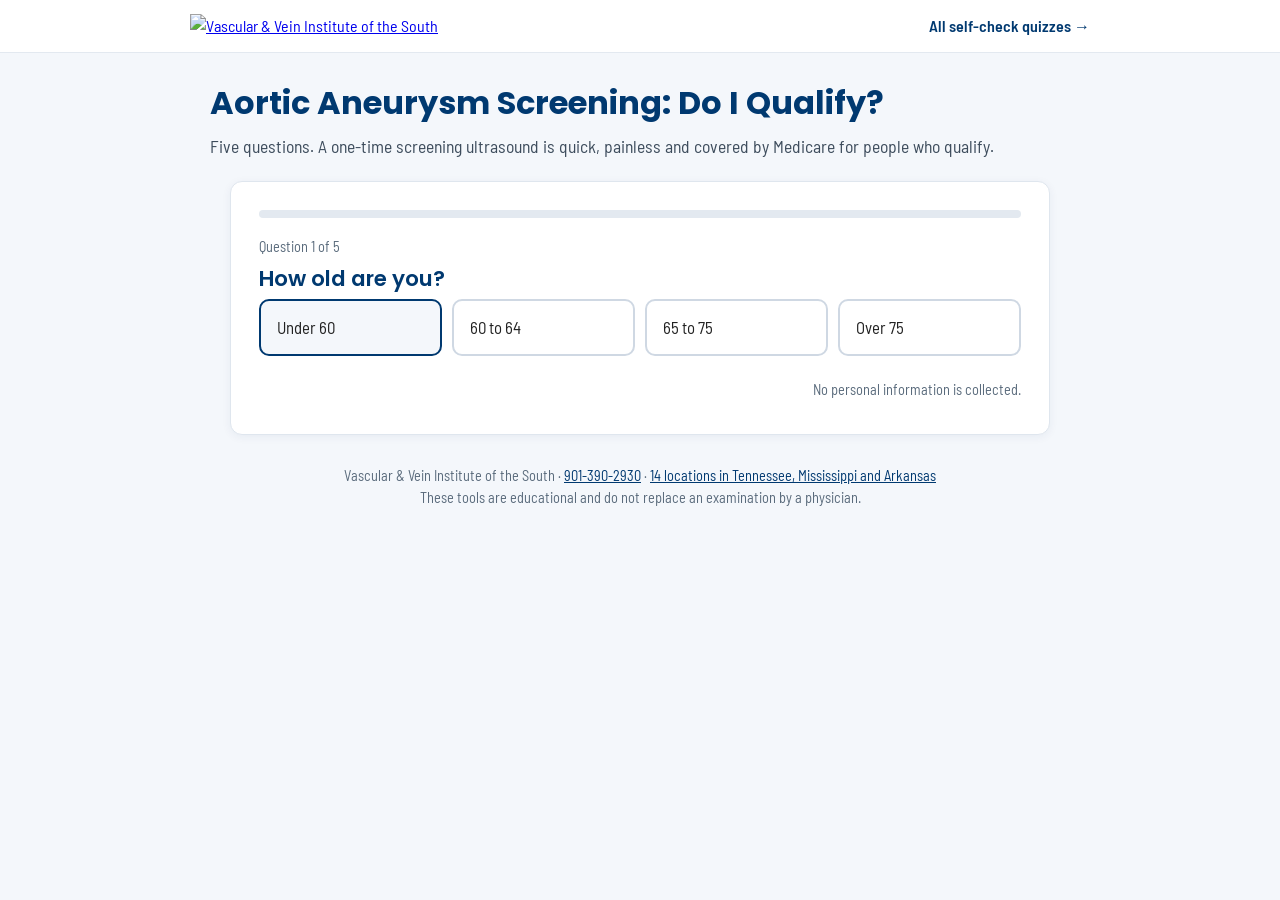
==== aaa/index.html @ 0b337141 "Single generator (build.py) for all six quizzes; AAA branches follow USPSTF/SVS/Medicare; hub page C" ====
<!doctype html>
<html lang="en">
<head>
<meta charset="utf-8"><meta name="viewport" content="width=device-width, initial-scale=1">
<title>Aortic Aneurysm Screening: Do I Qualify? — Vascular &amp; Vein Institute of the South</title>
<meta name="description" content="Five-question check on whether you meet the recommendation for a one-time abdominal aortic aneurysm (AAA) screening ultrasound. Instant result, no personal information collected.">
<link rel="preconnect" href="https://fonts.googleapis.com"><link rel="preconnect" href="https://fonts.gstatic.com" crossorigin>
<link href="https://fonts.googleapis.com/css2?family=Poppins:wght@500;600;700&family=Barlow+Semi+Condensed:wght@400;500;600&display=swap" rel="stylesheet">
<link rel="stylesheet" href="../assets/quiz.css">
</head>
<body>
<header><div class="wrap top"><a href="https://vascularandveininstitute.com/"><img src="https://s43932.pcdn.co/wp-content/uploads/sites/190/2024/02/Flat-Horizontal-VVIS.png" alt="Vascular &amp; Vein Institute of the South"></a><a class="back" href="../">All self-check quizzes &rarr;</a></div></header>
<main class="wrap">
<h1>Aortic Aneurysm Screening: Do I Qualify?</h1>
<p class="lead">Five questions. A one-time screening ultrasound is quick, painless and covered by Medicare for people who qualify.</p>
<div id="vvis-quiz" class="vq" role="region" aria-label="Aortic Aneurysm Screening: Do I Qualify?"><div class="vq-card"><div class="vq-progress" aria-hidden="true"><div class="vq-bar"></div></div><div class="vq-body"></div></div></div>
</main>
<footer>Vascular &amp; Vein Institute of the South &middot; <a href="tel:+19013902930">901-390-2930</a> &middot; <a href="https://vascularandveininstitute.com/locations/">14 locations in Tennessee, Mississippi and Arkansas</a><br>These tools are educational and do not replace an examination by a physician.</footer>
<script>
window.VVIS_QUIZ={id:'aaa_quiz',questions:[
 {q:'How old are you?',help:'',opts:[['Under 60',0],['60 to 64',1],['65 to 75',2],['Over 75',1]]},
 {q:'What was your sex at birth?',help:'Screening recommendations differ for men and women.',opts:[['Male',1],['Female',0]]},
 {q:'Have you smoked at least 100 cigarettes in your lifetime?',help:'Even if you quit long ago.',opts:[['No',0],['Yes',2]]},
 {q:'Has a parent, brother or sister had an aortic aneurysm?',help:'',opts:[['No or not sure',0],['Yes',3]]},
 {q:'Do you have high blood pressure, or known artery disease (PAD, carotid disease or heart disease)?',help:'',opts:[['No',0],['Yes',1]]}
],result:function(r){
 var a60=r.chosen(0,'60 to 64'), a65=r.chosen(0,'65 to 75'), a75=r.chosen(0,'Over 75'), male=r.chosen(1,'Male'), smoked=r.chosen(2,'Yes'), fam=r.chosen(3,'Yes');
 if(male&&a65&&smoked) return {tier:'high',label:'You meet the standard screening recommendation',text:'Men aged 65 to 75 who have ever smoked are recommended to have a one-time abdominal ultrasound to check for an aortic aneurysm. It takes about 15 minutes, uses no needles or radiation, and Medicare covers a one-time screening with a physician referral. Most people who are screened are reassured; the few who are not are watched or treated before the aneurysm becomes dangerous.',cta1:'Schedule a screening'};
 if(fam&&(a65||a75)) return {tier:'high',label:'Screening is recommended because of your family history',text:'A parent or sibling with an aortic aneurysm raises your own risk, and a one-time screening ultrasound is recommended for close relatives aged 65 and older regardless of smoking history. It is quick and painless, and Medicare covers it for people with a family history.',cta1:'Schedule a screening'};
 if(fam) return {tier:'mod',label:'Plan on screening — your family history matters',text:'Close relatives of someone with an aortic aneurysm should have a one-time ultrasound at 65, or earlier if your physician advises it. Tell your physician about the family history now so it is not missed.'};
 if(a65&&smoked) return {tier:'mod',label:'Screening is worth discussing',text:'For women aged 65 to 75 who have smoked, national guidelines leave the decision to you and your physician, while the Society for Vascular Surgery does recommend a one-time ultrasound. If you also have high blood pressure or other artery disease, screening is reasonable — let us talk it through with you.'};
 if(male&&a65) return {tier:'mod',label:'Screening is optional for you',text:'For men aged 65 to 75 who never smoked, guidelines suggest offering screening selectively. It is reasonable if you have high blood pressure or other artery disease, or simply want the reassurance — a 15-minute ultrasound answers the question for good.'};
 if(a75&&smoked) return {tier:'mod',label:'A one-time scan may still be reasonable',text:'If you have never had an abdominal ultrasound and are in good health, a one-time screening can still be worthwhile after 75 for people who have smoked. Ask us or your physician.'};
 if(a60&&smoked) return {tier:'mod',label:'You will reach screening age soon',text:'The standard recommendation begins at 65 for people who have ever smoked. Plan on a one-time ultrasound then — or sooner if a family history comes to light or you develop unexplained abdominal or back pain.'};
 return {tier:'low',label:'Routine screening is not recommended for you right now',text:'Based on your answers, guidelines do not call for AAA screening at this time. That can change with age or a new family history, so revisit this check periodically. Sudden severe abdominal or back pain with dizziness is an emergency — call 911.'};
},disclaimer:'This quiz reflects general screening guidelines (U.S. Preventive Services Task Force and the Society for Vascular Surgery) and Medicare coverage rules; it is not a diagnosis.'};
</script>
<script src="../assets/quiz.js"></script>
</body>
</html>
---- assets/quiz.css ----
:root{--vq-primary:#003970;--vq-text:#222;--vq-bg:#f4f7fb}
*{box-sizing:border-box}body{margin:0;font-family:'Barlow Semi Condensed',Arial,sans-serif;color:var(--vq-text);background:var(--vq-bg);line-height:1.5}
header{background:#fff;border-bottom:1px solid #e3e9f0}.wrap{max-width:900px;margin:0 auto;padding:0 20px}
.top{display:flex;align-items:center;justify-content:space-between;gap:16px;padding:14px 0}.top img{height:56px;width:auto;max-width:60vw}.top a.back{color:var(--vq-primary);text-decoration:none;font-weight:600}
h1,h2,h3{font-family:Poppins,Arial,sans-serif;color:var(--vq-primary)}h1{font-size:2em;margin:26px 0 6px}.lead{font-size:1.1em;color:#3d4c5c;margin:0 0 22px}
footer{color:#5a6b7c;font-size:.9em;text-align:center;padding:30px 20px 40px}footer a{color:var(--vq-primary)}main{padding-bottom:20px}
.vq{max-width:820px;margin:0 auto}.vq-card{background:#fff;border:1px solid #dfe6ee;border-radius:12px;padding:28px 28px 24px;box-shadow:0 2px 10px rgba(13,59,102,.06)}
.vq-progress{height:8px;background:#e3e9f0;border-radius:4px;overflow:hidden;margin:0 0 18px}.vq-bar{height:100%;width:0;background:var(--vq-primary);transition:width .25s}
.vq-step{font-size:.9em;color:#5a6b7c;margin-bottom:6px}.vq-q{font-size:1.35em;font-weight:600;line-height:1.35;margin:0 0 6px;color:var(--vq-primary)}.vq-help{color:#5a6b7c;margin:0 0 18px;font-size:.98em}
.vq-opts{display:flex;flex-wrap:wrap;gap:10px}.vq-opt{flex:1 1 160px;min-width:140px;border:2px solid #cfd8e3;background:#fff;color:var(--vq-text);border-radius:10px;padding:14px 16px;font:inherit;font-size:1.05em;cursor:pointer;text-align:left;transition:border-color .15s,background .15s}
.vq-opt:hover,.vq-opt:focus{border-color:var(--vq-primary);background:var(--vq-bg);outline:none}.vq-opt.on{border-color:var(--vq-primary);background:#e8eef6;font-weight:600}
.vq-nav{display:flex;justify-content:space-between;align-items:center;margin-top:18px;gap:10px;flex-wrap:wrap}.vq-back{background:none;border:0;color:#5a6b7c;cursor:pointer;font:inherit;text-decoration:underline;padding:6px 0}.vq-back[disabled]{visibility:hidden}
.vq-next{background:var(--vq-primary);color:#fff;border:0;border-radius:6px;padding:12px 20px;font:inherit;font-weight:600;cursor:pointer}.vq-next[disabled]{opacity:.45;cursor:default}
.vq-result h3{font-size:1.5em;margin:0 0 8px;color:var(--vq-primary)}.vq-tier{display:inline-block;padding:6px 14px;border-radius:999px;font-weight:700;font-size:.95em;margin-bottom:14px}.vq-tier.low{background:#e6f4ea;color:#1e6b34}.vq-tier.mod{background:#fff4d6;color:#8a5a00}.vq-tier.high{background:#fde8e8;color:#9b1c1c}.vq-tier.info{background:#e8eef6;color:#003970}
.vq-result p{font-size:1.05em;line-height:1.55;margin:0 0 12px}.vq-flags{margin:0 0 14px;padding-left:20px;line-height:1.5}.vq-cta{display:flex;flex-wrap:wrap;gap:12px;margin:18px 0 10px}
.vq-btn{display:inline-block;background:var(--vq-primary);color:#fff!important;text-decoration:none;padding:14px 22px;border-radius:6px;font-weight:600;letter-spacing:.02em;text-transform:uppercase;font-size:.95em}.vq-btn.alt{background:#fff;color:var(--vq-primary)!important;border:2px solid var(--vq-primary)}.vq-btn:hover{opacity:.92}
.vq-disc{font-size:.85em;color:#5a6b7c;margin-top:14px;line-height:1.45}.vq-restart{background:none;border:0;color:#5a6b7c;cursor:pointer;font:inherit;text-decoration:underline;padding:0}
.hub{display:grid;grid-template-columns:repeat(auto-fit,minmax(250px,1fr));gap:16px;margin:20px 0 30px}.hub a{display:block;background:#fff;border:1px solid #dfe6ee;border-radius:12px;padding:20px;text-decoration:none;color:var(--vq-text);box-shadow:0 2px 10px rgba(13,59,102,.06)}.hub a:hover{border-color:var(--vq-primary)}.hub h3{margin:0 0 6px;font-size:1.15em}.hub p{margin:0;color:#3d4c5c;font-size:.98em}
@media (max-width:600px){.vq-card{padding:20px 16px}.vq-q{font-size:1.15em}.vq-opt{flex-basis:100%}h1{font-size:1.6em}}
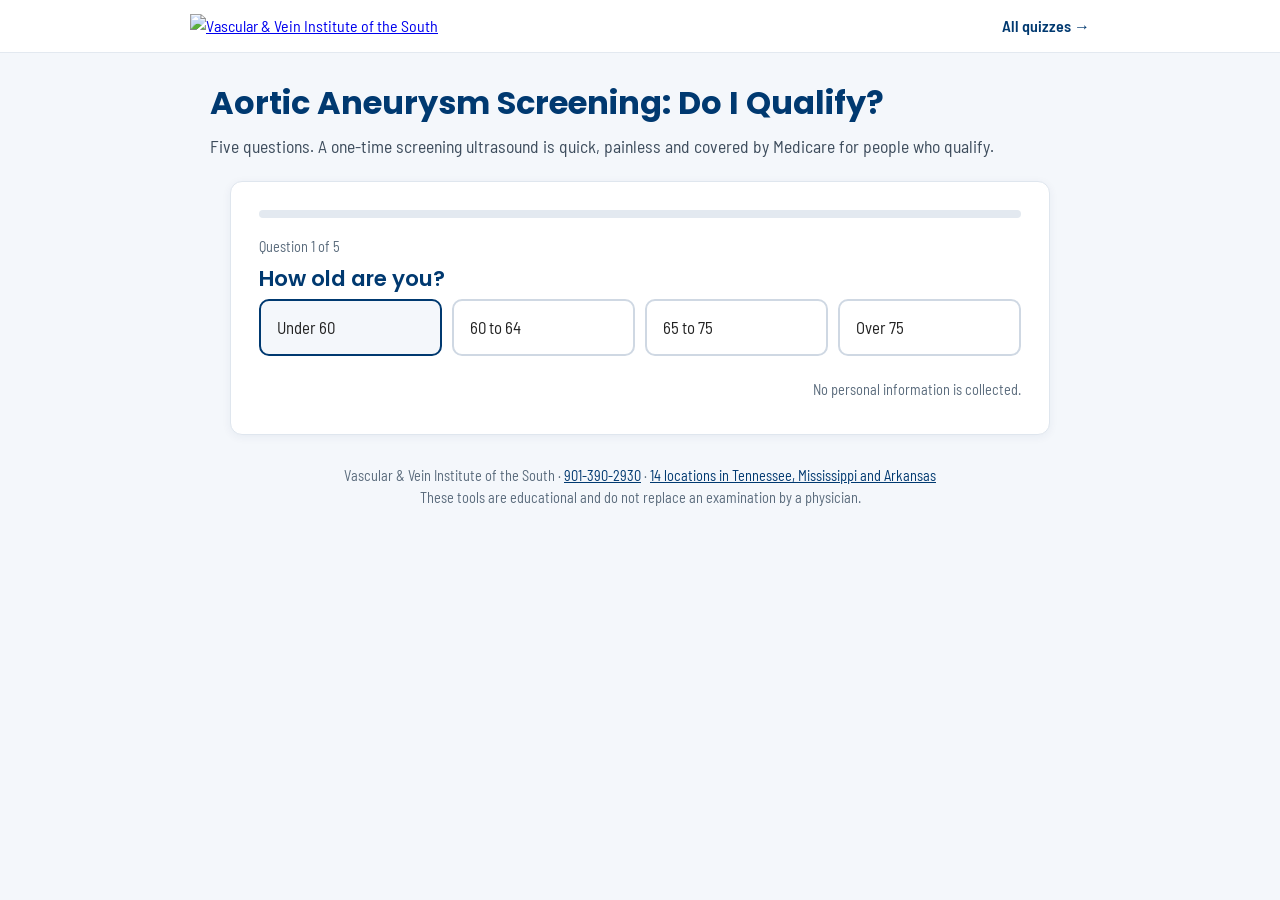
==== commit 2ce75e23: "Mobile header: no-wrap back link, smaller logo; shorter link text Co-Authored-By: Claude Fable 5.1 <" ====
--- a/aaa/index.html
+++ b/aaa/index.html
@@ -9,7 +9,7 @@
 <link rel="stylesheet" href="../assets/quiz.css">
 </head>
 <body>
-<header><div class="wrap top"><a href="https://vascularandveininstitute.com/"><img src="https://s43932.pcdn.co/wp-content/uploads/sites/190/2024/02/Flat-Horizontal-VVIS.png" alt="Vascular &amp; Vein Institute of the South"></a><a class="back" href="../">All self-check quizzes &rarr;</a></div></header>
+<header><div class="wrap top"><a href="https://vascularandveininstitute.com/"><img src="https://s43932.pcdn.co/wp-content/uploads/sites/190/2024/02/Flat-Horizontal-VVIS.png" alt="Vascular &amp; Vein Institute of the South"></a><a class="back" href="../">All quizzes &rarr;</a></div></header>
 <main class="wrap">
 <h1>Aortic Aneurysm Screening: Do I Qualify?</h1>
 <p class="lead">Five questions. A one-time screening ultrasound is quick, painless and covered by Medicare for people who qualify.</p>
--- a/assets/quiz.css
+++ b/assets/quiz.css
@@ -1,7 +1,7 @@
 :root{--vq-primary:#003970;--vq-text:#222;--vq-bg:#f4f7fb}
 *{box-sizing:border-box}body{margin:0;font-family:'Barlow Semi Condensed',Arial,sans-serif;color:var(--vq-text);background:var(--vq-bg);line-height:1.5}
 header{background:#fff;border-bottom:1px solid #e3e9f0}.wrap{max-width:900px;margin:0 auto;padding:0 20px}
-.top{display:flex;align-items:center;justify-content:space-between;gap:16px;padding:14px 0}.top img{height:56px;width:auto;max-width:60vw}.top a.back{color:var(--vq-primary);text-decoration:none;font-weight:600}
+.top{display:flex;align-items:center;justify-content:space-between;gap:16px;padding:14px 0}.top img{height:56px;width:auto;max-width:60vw}.top a.back{color:var(--vq-primary);text-decoration:none;font-weight:600;white-space:nowrap}
 h1,h2,h3{font-family:Poppins,Arial,sans-serif;color:var(--vq-primary)}h1{font-size:2em;margin:26px 0 6px}.lead{font-size:1.1em;color:#3d4c5c;margin:0 0 22px}
 footer{color:#5a6b7c;font-size:.9em;text-align:center;padding:30px 20px 40px}footer a{color:var(--vq-primary)}main{padding-bottom:20px}
 .vq{max-width:820px;margin:0 auto}.vq-card{background:#fff;border:1px solid #dfe6ee;border-radius:12px;padding:28px 28px 24px;box-shadow:0 2px 10px rgba(13,59,102,.06)}
@@ -16,4 +16,4 @@
 .vq-btn{display:inline-block;background:var(--vq-primary);color:#fff!important;text-decoration:none;padding:14px 22px;border-radius:6px;font-weight:600;letter-spacing:.02em;text-transform:uppercase;font-size:.95em}.vq-btn.alt{background:#fff;color:var(--vq-primary)!important;border:2px solid var(--vq-primary)}.vq-btn:hover{opacity:.92}
 .vq-disc{font-size:.85em;color:#5a6b7c;margin-top:14px;line-height:1.45}.vq-restart{background:none;border:0;color:#5a6b7c;cursor:pointer;font:inherit;text-decoration:underline;padding:0}
 .hub{display:grid;grid-template-columns:repeat(auto-fit,minmax(250px,1fr));gap:16px;margin:20px 0 30px}.hub a{display:block;background:#fff;border:1px solid #dfe6ee;border-radius:12px;padding:20px;text-decoration:none;color:var(--vq-text);box-shadow:0 2px 10px rgba(13,59,102,.06)}.hub a:hover{border-color:var(--vq-primary)}.hub h3{margin:0 0 6px;font-size:1.15em}.hub p{margin:0;color:#3d4c5c;font-size:.98em}
-@media (max-width:600px){.vq-card{padding:20px 16px}.vq-q{font-size:1.15em}.vq-opt{flex-basis:100%}h1{font-size:1.6em}}
+@media (max-width:600px){.top img{height:44px;max-width:52vw}.top a.back{font-size:.95em}.vq-card{padding:20px 16px}.vq-q{font-size:1.15em}.vq-opt{flex-basis:100%}h1{font-size:1.6em}}
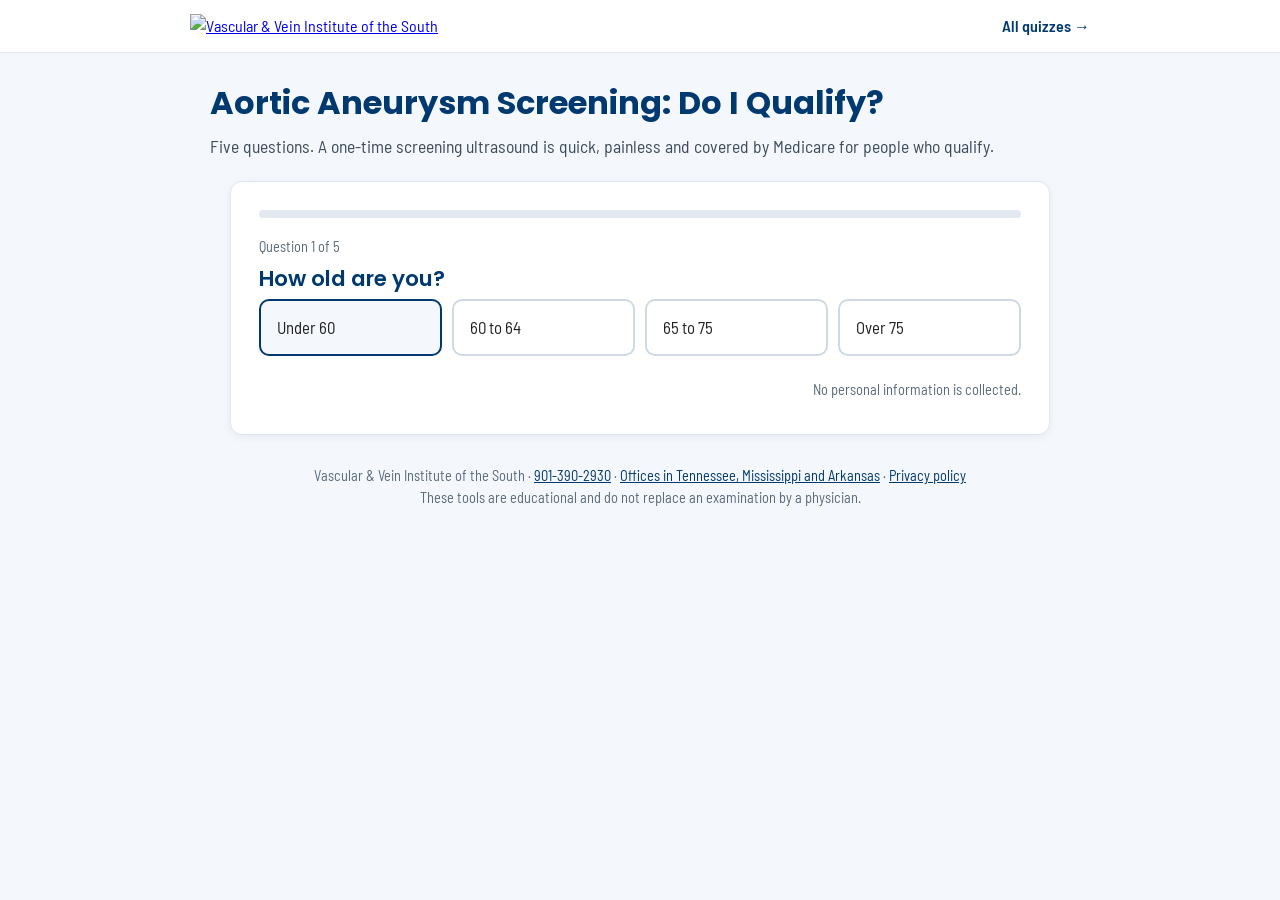
==== commit 90142ff2: "Review fixes: urgency-first CTAs, 911 button on carotid flag, learn-more links, result wording (vein" ====
--- a/aaa/index.html
+++ b/aaa/index.html
@@ -4,6 +4,7 @@
 <meta charset="utf-8"><meta name="viewport" content="width=device-width, initial-scale=1">
 <title>Aortic Aneurysm Screening: Do I Qualify? — Vascular &amp; Vein Institute of the South</title>
 <meta name="description" content="Five-question check on whether you meet the recommendation for a one-time abdominal aortic aneurysm (AAA) screening ultrasound. Instant result, no personal information collected.">
+<meta name="robots" content="noindex,follow">
 <link rel="preconnect" href="https://fonts.googleapis.com"><link rel="preconnect" href="https://fonts.gstatic.com" crossorigin>
 <link href="https://fonts.googleapis.com/css2?family=Poppins:wght@500;600;700&family=Barlow+Semi+Condensed:wght@400;500;600&display=swap" rel="stylesheet">
 <link rel="stylesheet" href="../assets/quiz.css">
@@ -15,9 +16,9 @@
 <p class="lead">Five questions. A one-time screening ultrasound is quick, painless and covered by Medicare for people who qualify.</p>
 <div id="vvis-quiz" class="vq" role="region" aria-label="Aortic Aneurysm Screening: Do I Qualify?"><div class="vq-card"><div class="vq-progress" aria-hidden="true"><div class="vq-bar"></div></div><div class="vq-body"></div></div></div>
 </main>
-<footer>Vascular &amp; Vein Institute of the South &middot; <a href="tel:+19013902930">901-390-2930</a> &middot; <a href="https://vascularandveininstitute.com/locations/">14 locations in Tennessee, Mississippi and Arkansas</a><br>These tools are educational and do not replace an examination by a physician.</footer>
+<footer>Vascular &amp; Vein Institute of the South &middot; <a href="tel:+19013902930">901-390-2930</a> &middot; <a href="https://vascularandveininstitute.com/locations/">Offices in Tennessee, Mississippi and Arkansas</a> &middot; <a href="https://vascularandveininstitute.com/privacy-policy/">Privacy policy</a><br>These tools are educational and do not replace an examination by a physician.</footer>
 <script>
-window.VVIS_QUIZ={id:'aaa_quiz',questions:[
+window.VVIS_QUIZ={id:'aaa_quiz',learn:{label:'abdominal aortic aneurysm',url:'https://vascularandveininstitute.com/services/abdominal-aortic-aneurysm/'},questions:[
  {q:'How old are you?',help:'',opts:[['Under 60',0],['60 to 64',1],['65 to 75',2],['Over 75',1]]},
  {q:'What was your sex at birth?',help:'Screening recommendations differ for men and women.',opts:[['Male',1],['Female',0]]},
  {q:'Have you smoked at least 100 cigarettes in your lifetime?',help:'Even if you quit long ago.',opts:[['No',0],['Yes',2]]},
@@ -25,12 +26,12 @@
  {q:'Do you have high blood pressure, or known artery disease (PAD, carotid disease or heart disease)?',help:'',opts:[['No',0],['Yes',1]]}
 ],result:function(r){
  var a60=r.chosen(0,'60 to 64'), a65=r.chosen(0,'65 to 75'), a75=r.chosen(0,'Over 75'), male=r.chosen(1,'Male'), smoked=r.chosen(2,'Yes'), fam=r.chosen(3,'Yes');
- if(male&&a65&&smoked) return {tier:'high',label:'You meet the standard screening recommendation',text:'Men aged 65 to 75 who have ever smoked are recommended to have a one-time abdominal ultrasound to check for an aortic aneurysm. It takes about 15 minutes, uses no needles or radiation, and Medicare covers a one-time screening with a physician referral. Most people who are screened are reassured; the few who are not are watched or treated before the aneurysm becomes dangerous.',cta1:'Schedule a screening'};
- if(fam&&(a65||a75)) return {tier:'high',label:'Screening is recommended because of your family history',text:'A parent or sibling with an aortic aneurysm raises your own risk, and a one-time screening ultrasound is recommended for close relatives aged 65 and older regardless of smoking history. It is quick and painless, and Medicare covers it for people with a family history.',cta1:'Schedule a screening'};
- if(fam) return {tier:'mod',label:'Plan on screening — your family history matters',text:'Close relatives of someone with an aortic aneurysm should have a one-time ultrasound at 65, or earlier if your physician advises it. Tell your physician about the family history now so it is not missed.'};
- if(a65&&smoked) return {tier:'mod',label:'Screening is worth discussing',text:'For women aged 65 to 75 who have smoked, national guidelines leave the decision to you and your physician, while the Society for Vascular Surgery does recommend a one-time ultrasound. If you also have high blood pressure or other artery disease, screening is reasonable — let us talk it through with you.'};
- if(male&&a65) return {tier:'mod',label:'Screening is optional for you',text:'For men aged 65 to 75 who never smoked, guidelines suggest offering screening selectively. It is reasonable if you have high blood pressure or other artery disease, or simply want the reassurance — a 15-minute ultrasound answers the question for good.'};
- if(a75&&smoked) return {tier:'mod',label:'A one-time scan may still be reasonable',text:'If you have never had an abdominal ultrasound and are in good health, a one-time screening can still be worthwhile after 75 for people who have smoked. Ask us or your physician.'};
+ if(male&&a65&&smoked) return {tier:'high',label:'You meet the standard screening recommendation',text:'Men aged 65 to 75 who have ever smoked are recommended to have a one-time abdominal ultrasound to check for an aortic aneurysm. It takes about 15 minutes, uses no needles or radiation, and Medicare covers a one-time screening when a doctor has ordered it. Most people who are screened have a normal result. Those found to have an aneurysm are monitored or treated based on its size. Medicare requires a doctor\'s referral (order) for the screening: bring it, or call us first.',cta1:'Schedule a screening'};
+ if(fam&&(a65||a75)) return {tier:'high',label:'Screening is recommended because of your family history',text:'A parent or sibling with an aortic aneurysm raises your own risk, and a one-time screening ultrasound is recommended for close relatives aged 65 and older regardless of smoking history. It is quick and painless, and Medicare covers it for people with a family history when a doctor has ordered it. Bring your referral, or call us first.',cta1:'Schedule a screening'};
+ if(fam) return {tier:'mod',label:'Plan on screening — your family history matters',text:'Close relatives of someone with an aortic aneurysm should have a one-time ultrasound at 65, or earlier if your doctor advises it. Tell your doctor about the family history now so it is not missed.'};
+ if(a65&&smoked) return {tier:'mod',label:'Screening is worth discussing',text:'For women aged 65 to 75 who have smoked, national guidelines leave the decision to you and your doctor, while the Society for Vascular Surgery does recommend a one-time ultrasound. If you also have high blood pressure or other artery disease, screening is reasonable — let us talk it through with you.'};
+ if(male&&a65) return {tier:'mod',label:'Screening is optional for you',text:'For men aged 65 to 75 who never smoked, guidelines suggest offering screening selectively. It is reasonable if you have high blood pressure or other artery disease, or simply want the reassurance — a 15-minute ultrasound usually settles the question.'};
+ if(a75&&smoked) return {tier:'mod',label:'A one-time scan may still be reasonable',text:'If you have never had an abdominal ultrasound and are in good health, a one-time screening can still be worthwhile after 75 for people who have smoked. Ask us or your doctor.'};
  if(a60&&smoked) return {tier:'mod',label:'You will reach screening age soon',text:'The standard recommendation begins at 65 for people who have ever smoked. Plan on a one-time ultrasound then — or sooner if a family history comes to light or you develop unexplained abdominal or back pain.'};
  return {tier:'low',label:'Routine screening is not recommended for you right now',text:'Based on your answers, guidelines do not call for AAA screening at this time. That can change with age or a new family history, so revisit this check periodically. Sudden severe abdominal or back pain with dizziness is an emergency — call 911.'};
 },disclaimer:'This quiz reflects general screening guidelines (U.S. Preventive Services Task Force and the Society for Vascular Surgery) and Medicare coverage rules; it is not a diagnosis.'};
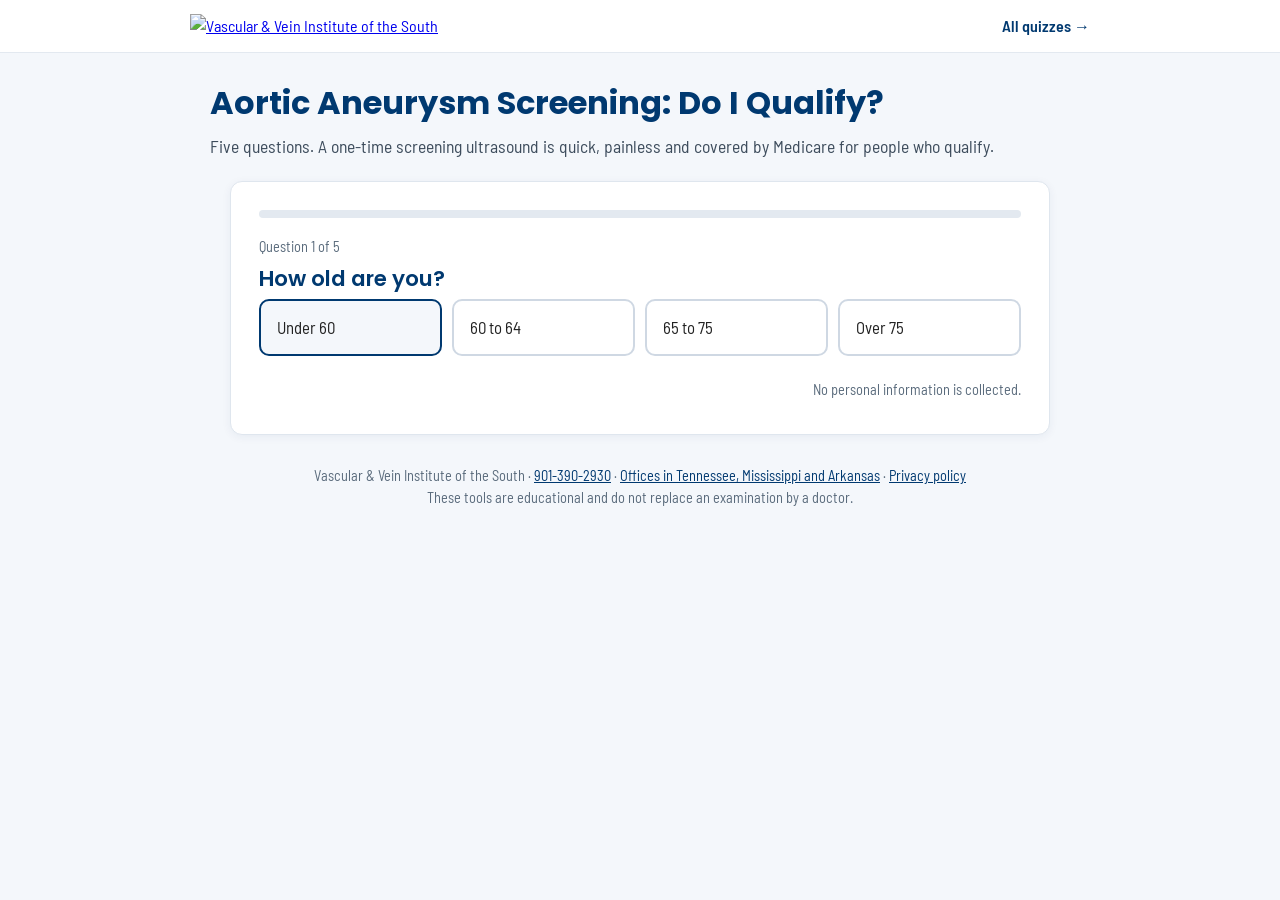
==== commit c5e601bd: "Cache-bust assets by content hash (stale quiz.js served 'undefined' after the PHONE fix); footer say" ====
--- a/aaa/index.html
+++ b/aaa/index.html
@@ -7,7 +7,7 @@
 <meta name="robots" content="noindex,follow">
 <link rel="preconnect" href="https://fonts.googleapis.com"><link rel="preconnect" href="https://fonts.gstatic.com" crossorigin>
 <link href="https://fonts.googleapis.com/css2?family=Poppins:wght@500;600;700&family=Barlow+Semi+Condensed:wght@400;500;600&display=swap" rel="stylesheet">
-<link rel="stylesheet" href="../assets/quiz.css">
+<link rel="stylesheet" href="../assets/quiz.css?v=6e197b74">
 </head>
 <body>
 <header><div class="wrap top"><a href="https://vascularandveininstitute.com/"><img src="https://s43932.pcdn.co/wp-content/uploads/sites/190/2024/02/Flat-Horizontal-VVIS.png" alt="Vascular &amp; Vein Institute of the South"></a><a class="back" href="../">All quizzes &rarr;</a></div></header>
@@ -16,7 +16,7 @@
 <p class="lead">Five questions. A one-time screening ultrasound is quick, painless and covered by Medicare for people who qualify.</p>
 <div id="vvis-quiz" class="vq" role="region" aria-label="Aortic Aneurysm Screening: Do I Qualify?"><div class="vq-card"><div class="vq-progress" aria-hidden="true"><div class="vq-bar"></div></div><div class="vq-body"></div></div></div>
 </main>
-<footer>Vascular &amp; Vein Institute of the South &middot; <a href="tel:+19013902930">901-390-2930</a> &middot; <a href="https://vascularandveininstitute.com/locations/">Offices in Tennessee, Mississippi and Arkansas</a> &middot; <a href="https://vascularandveininstitute.com/privacy-policy/">Privacy policy</a><br>These tools are educational and do not replace an examination by a physician.</footer>
+<footer>Vascular &amp; Vein Institute of the South &middot; <a href="tel:+19013902930">901-390-2930</a> &middot; <a href="https://vascularandveininstitute.com/locations/">Offices in Tennessee, Mississippi and Arkansas</a> &middot; <a href="https://vascularandveininstitute.com/privacy-policy/">Privacy policy</a><br>These tools are educational and do not replace an examination by a doctor.</footer>
 <script>
 window.VVIS_QUIZ={id:'aaa_quiz',learn:{label:'abdominal aortic aneurysm',url:'https://vascularandveininstitute.com/services/abdominal-aortic-aneurysm/'},questions:[
  {q:'How old are you?',help:'',opts:[['Under 60',0],['60 to 64',1],['65 to 75',2],['Over 75',1]]},
@@ -26,16 +26,16 @@
  {q:'Do you have high blood pressure, or known artery disease (PAD, carotid disease or heart disease)?',help:'',opts:[['No',0],['Yes',1]]}
 ],result:function(r){
  var a60=r.chosen(0,'60 to 64'), a65=r.chosen(0,'65 to 75'), a75=r.chosen(0,'Over 75'), male=r.chosen(1,'Male'), smoked=r.chosen(2,'Yes'), fam=r.chosen(3,'Yes');
- if(male&&a65&&smoked) return {tier:'high',label:'You meet the standard screening recommendation',text:'Men aged 65 to 75 who have ever smoked are recommended to have a one-time abdominal ultrasound to check for an aortic aneurysm. It takes about 15 minutes, uses no needles or radiation, and Medicare covers a one-time screening when a doctor has ordered it. Most people who are screened have a normal result. Those found to have an aneurysm are monitored or treated based on its size. Medicare requires a doctor\'s referral (order) for the screening: bring it, or call us first.',cta1:'Schedule a screening'};
- if(fam&&(a65||a75)) return {tier:'high',label:'Screening is recommended because of your family history',text:'A parent or sibling with an aortic aneurysm raises your own risk, and a one-time screening ultrasound is recommended for close relatives aged 65 and older regardless of smoking history. It is quick and painless, and Medicare covers it for people with a family history when a doctor has ordered it. Bring your referral, or call us first.',cta1:'Schedule a screening'};
- if(fam) return {tier:'mod',label:'Plan on screening — your family history matters',text:'Close relatives of someone with an aortic aneurysm should have a one-time ultrasound at 65, or earlier if your doctor advises it. Tell your doctor about the family history now so it is not missed.'};
+ if(male&&a65&&smoked) return {tier:'high',label:'You meet the standard screening recommendation',text:'Men aged 65 to 75 who have ever smoked are recommended to have a one-time abdominal ultrasound to check for an aortic aneurysm. It takes about 15 minutes, uses no needles or radiation, and Medicare covers a one-time screening when a doctor has ordered it. Most people who are screened have a normal aorta. If an aneurysm is found, it can be watched and, when needed, repaired on a planned basis rather than as an emergency. Medicare requires a doctor\'s referral (order) for the screening: bring it, or call us first.',cta1:'Schedule a screening'};
+ if(fam&&(a65||a75)) return {tier:'high',label:'Screening is recommended because of your family history',text:'A parent or sibling with an aortic aneurysm raises your own risk, and the Society for Vascular Surgery suggests a one-time screening ultrasound for close relatives aged 65 and older, regardless of smoking history. It is quick and painless, and Medicare covers it for people with a family history when a doctor has ordered it. Bring your referral, or call us first.',cta1:'Schedule a screening'};
+ if(fam) return {tier:'mod',label:'Plan on screening — your family history matters',text:'The Society for Vascular Surgery suggests that close relatives of someone with an aortic aneurysm have a one-time ultrasound at about 65, or earlier if your doctor advises it. Tell your doctor about the family history now so it is not missed.'};
  if(a65&&smoked) return {tier:'mod',label:'Screening is worth discussing',text:'For women aged 65 to 75 who have smoked, national guidelines leave the decision to you and your doctor, while the Society for Vascular Surgery does recommend a one-time ultrasound. If you also have high blood pressure or other artery disease, screening is reasonable — let us talk it through with you.'};
  if(male&&a65) return {tier:'mod',label:'Screening is optional for you',text:'For men aged 65 to 75 who never smoked, guidelines suggest offering screening selectively. It is reasonable if you have high blood pressure or other artery disease, or simply want the reassurance — a 15-minute ultrasound usually settles the question.'};
  if(a75&&smoked) return {tier:'mod',label:'A one-time scan may still be reasonable',text:'If you have never had an abdominal ultrasound and are in good health, a one-time screening can still be worthwhile after 75 for people who have smoked. Ask us or your doctor.'};
- if(a60&&smoked) return {tier:'mod',label:'You will reach screening age soon',text:'The standard recommendation begins at 65 for people who have ever smoked. Plan on a one-time ultrasound then — or sooner if a family history comes to light or you develop unexplained abdominal or back pain.'};
+ if(a60&&smoked) return {tier:'mod',label:'You will reach screening age soon',text:male?'For men who have ever smoked, the standard recommendation begins at 65. Plan on a one-time ultrasound then — or sooner if a family history comes to light or you develop unexplained abdominal or back pain.':'For women who have smoked, the Society for Vascular Surgery recommends a one-time ultrasound between 65 and 75, while national guidelines leave the decision to you and your doctor. Plan to discuss it at 65 — or sooner if a family history comes to light or you develop unexplained abdominal or back pain.'};
  return {tier:'low',label:'Routine screening is not recommended for you right now',text:'Based on your answers, guidelines do not call for AAA screening at this time. That can change with age or a new family history, so revisit this check periodically. Sudden severe abdominal or back pain with dizziness is an emergency — call 911.'};
 },disclaimer:'This quiz reflects general screening guidelines (U.S. Preventive Services Task Force and the Society for Vascular Surgery) and Medicare coverage rules; it is not a diagnosis.'};
 </script>
-<script src="../assets/quiz.js"></script>
+<script src="../assets/quiz.js?v=6e197b74"></script>
 </body>
 </html>
